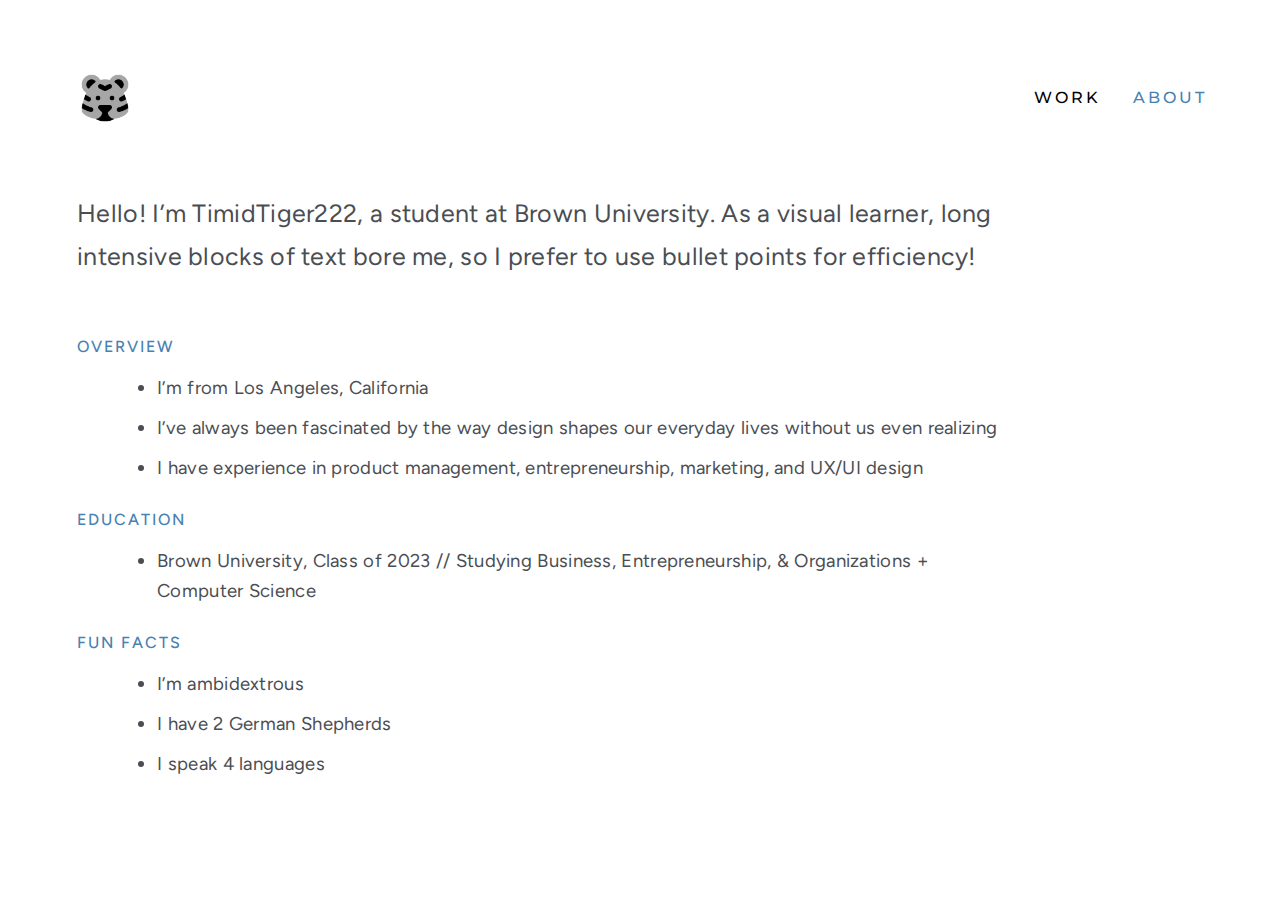
==== about.html @ f45fd2cc "3" ====
<!DOCTYPE html>
<html lang="en">
<!-- Website Template: https://www.w3schools.com/howto/howto_website_bootstrap.asp --> 
<head>
  <meta charset="utf-8">
  <meta name="viewport" content="width=device-width, initial-scale=1">
  <link rel="stylesheet" href="style.css">
  <title>CS1300 Portfolio</title>
</head>
<body>

  <div class="topnav">
    <img class="logo-image" src="./assets/tiger.png" alt="21 Choices store">
    <div class="topnav-wrap">
    <a href="./index.html">WORK</a>
    <a class="active" href="./about.html">ABOUT</a>
  </div>
</div>


<div class="container">
  <p>
    Hello! I’m TimidTiger222, a student at Brown University. 
    As a visual learner, long intensive blocks of text bore me, so I prefer to use bullet points for efficiency!</p> 
    <h5>OVERVIEW</h5>
    <ul>
        <li>I’m from Los Angeles, California</li>
        <li>I’ve always been fascinated by the way design shapes our everyday lives without us even realizing</li>
        <li>I have experience in product management, entrepreneurship, marketing, and UX/UI design</li>
    </ul>
    <h5>EDUCATION</h5>
    <ul>
        <li>Brown University, Class of 2023
            // Studying Business, Entrepreneurship, & Organizations + Computer Science</li>
    </ul>    
    <h5>FUN FACTS</h5>
    <ul>
        <li>I’m ambidextrous</li>
        <li>I have 2 German Shepherds</li>
        <li>I speak 4 languages</li>
    </ul>  
    <br></br>
</div>

</body>
</html>
---- style.css ----
@import url("https://fonts.googleapis.com/css?family=Montserrat:300,400,500,700,900");
@import url("https://fonts.googleapis.com/css?family=Figtree:300,400,500,700,900");

html {
	font-family: sans-serif;
	-webkit-text-size-adjust: 100%;
	-ms-text-size-adjust: 100%;
	-webkit-tap-highlight-color: rgba(0, 0, 0, 0);
  }
  
body {
	font-family: "Figtree", sans-serif;
  letter-spacing: 0.5px;
	line-height: 30px;
	text-align: left;
	background-color: #fff;
	font-weight: 400;
	color: #4a4e53;
  }

.h1, h1 {
  font-family: "Montserrat";
  font-size: 2.5rem;
  margin-top: 5rem;
  line-height: 40px;
  font-weight: 600;
}

.h2, h2 {
  font-size: 1.6rem;
  font-weight: 600;
  line-height: 30px;
  padding-top: 2rem;
  margin-bottom: 10px;
}

.h5, h5 {
  font-size: 1rem;
  font-weight: 500;
  line-height: 20px;
  letter-spacing: 2px;
  margin-bottom: 15px;
  color: rgb(71, 130, 178);
}

p {
	margin-top: 2px;
  margin-bottom: 60px;
  letter-spacing: 0.3px;
  font-size: 25px;
  line-height: 1.7;
  }

 li {
    margin-right: 5.4vw;
    margin-top: 10px;
    letter-spacing: 0.3px;
    font-size: 18.5px;
  }

.container {
  margin-left: 5.4vw;
  margin-right: 5.4vw;
	padding-right: 10vw;
  padding-top: 5vw;
}

.banner {
	padding-top:5rem;
	padding-bottom:50px;
	padding-left: 5rem;
	margin-bottom:50px;
	background-color:#eee;
	
}

.project-section-title-bar {
    margin-right:57rem;
    margin-left: 5rem;
    padding-bottom: 4px;
    background-color: rgb(71, 130, 178);
 }

 .header-image {
  padding-left: 2vw;
  padding-right: 2vw;
  padding-top: 2vw;
  display: flex;
	justify-content: center;
  width: 96%
 }

 .work-container {
  display: grid;
  grid-template-columns: 1fr 1fr;
  grid-template-rows: 1fr 1fr;
  padding-right: 5vw;
	padding-left: 5vw;
  padding-top: 2vw;
  grid-gap: 30px;
 }

 .about-container {
  display: grid;
  grid-template-columns: 1fr 1fr;
	padding-right: 13vw;
	padding-left: 13vw;
}


 .banner-image {
  display: flex;
	justify-content: center;
  width: 100%
 }
 
 .logo-image {
  display: flex;
  width: 5%
 }

 .ul, ul {
  padding-left: 5rem;
 }

 img:hover {
  transition-duration: 500ms;
  opacity: 0.5;
}


.topnav {
  margin-left: 5.4vw;
  margin-right: 5.4vw;
  margin-top: 70px;
  display: flex;
  -webkit-box-pack: justify;
  -webkit-justify-content: space-between;
  -ms-flex-pack: justify;
  justify-content: space-between;
  -webkit-box-align: center;
  -webkit-align-items: center;
  -ms-flex-align: center;
  align-items: center;
  -webkit-box-flex: 1;
  -webkit-flex: 1;
  -ms-flex: 1;
  flex: 1;
}

.topnav-wrap {
    display: flex;
    margin-right: -20px;
    -webkit-box-align: center;
    -webkit-align-items: center;
    -ms-flex-align: center;
    align-items: center;
}

.work-container a, a {
  padding: 0;
}

.topnav a, a  {
  font-family: "Montserrat";
  float: right;
  color: black;
  text-align: center;
  letter-spacing: 3px;
  padding: 1px 16px;
  text-decoration: none;
  font-size: 1rem;
  font-weight: 500;
  position: relative;
}

.topnav a.active {
  color: rgb(71, 130, 178);
  text-decoration:wavy;
}

.topnav a:hover {
  color: black;
}

.topnav a::before {
    content: "";
    position: absolute;
    display: block;
    width: 100%;
    height: 2px;
    bottom: 0;
    left: 0;
    background-color:black;
    transform: scaleX(0);
    transition: transform 0.3s ease;
}

.topnav a:hover::before {
  transform: scaleX(0.7);
}
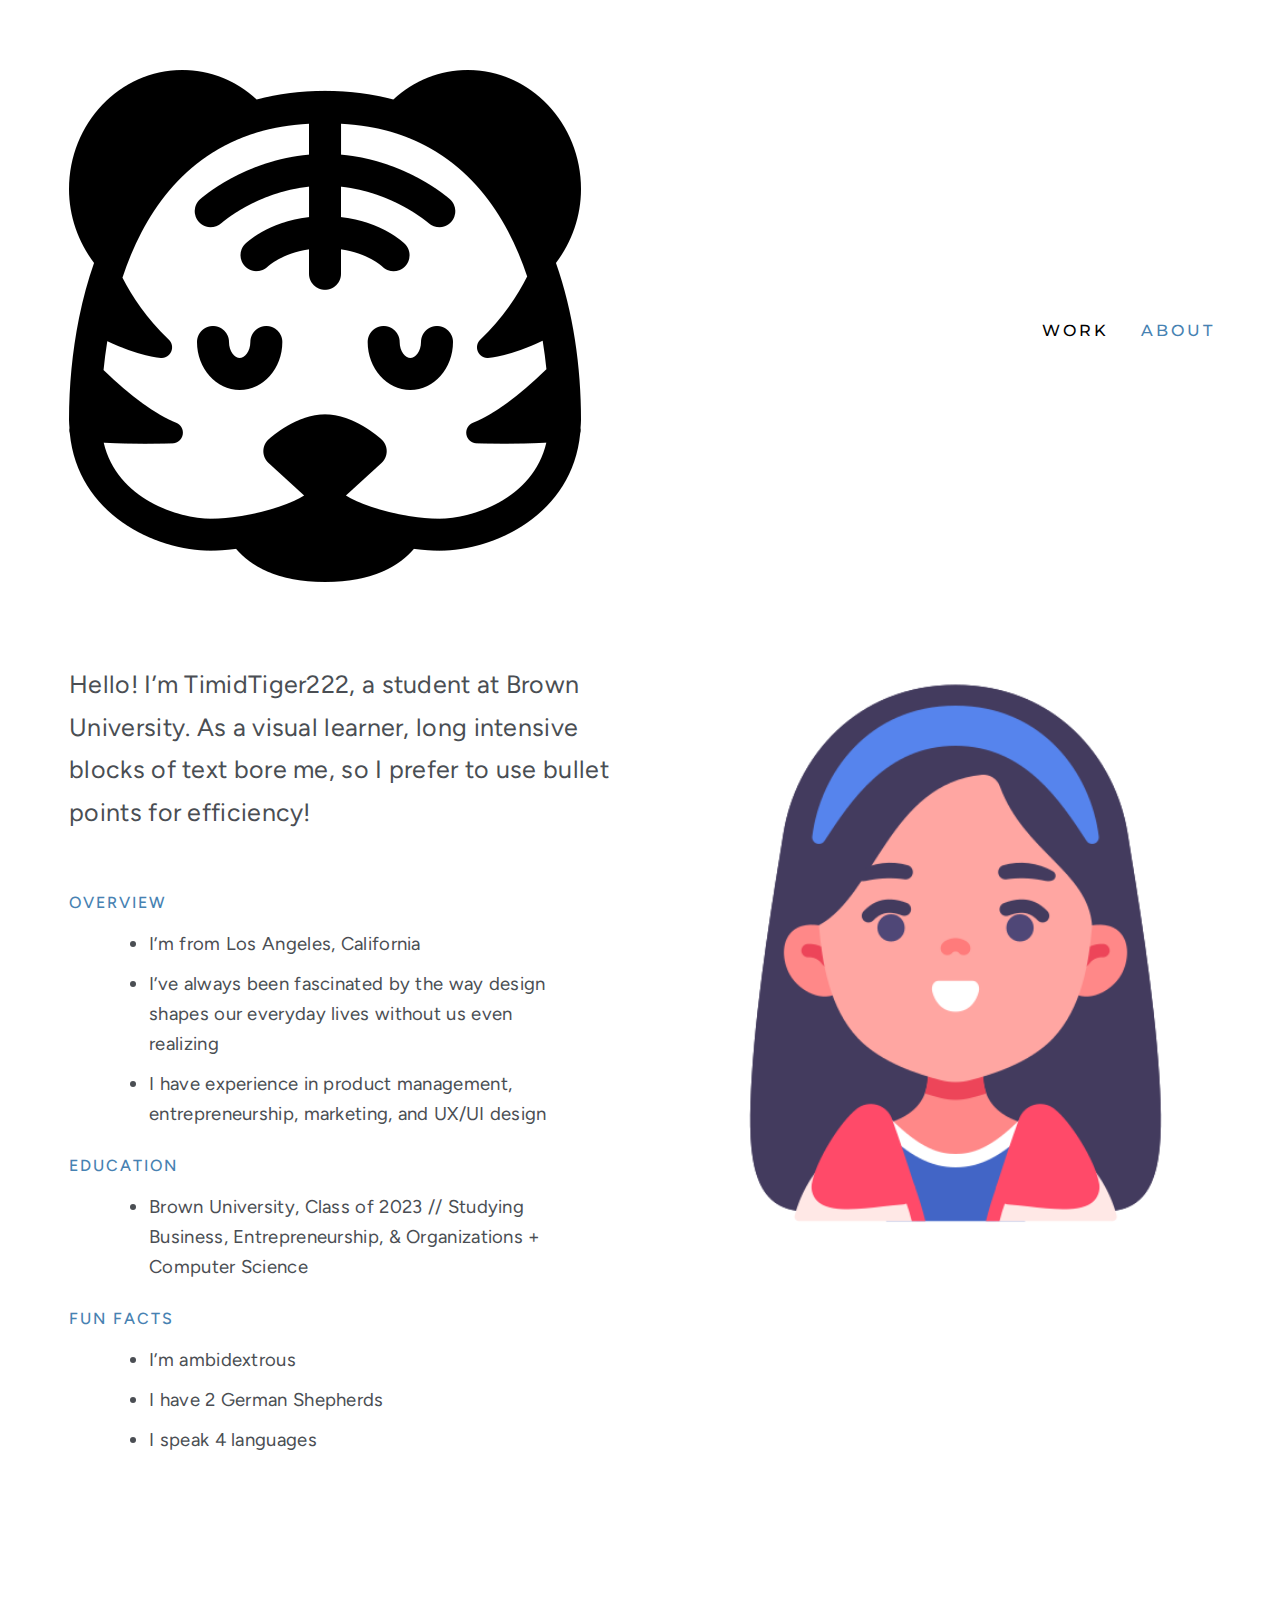
==== commit 142bca5b: "5" ====
--- a/about.html
+++ b/about.html
@@ -10,7 +10,11 @@
 <body>
 
   <div class="topnav">
-    <img class="logo-image" src="./assets/tiger.png" alt="21 Choices store">
+    <script src="https://scripts.sirv.com/sirvjs/v3/sirv.js"></script>
+<div class="figure">
+  <img class="Sirv image-main" src="assets/tiger.png">
+  <img class="Sirv image-hover" src="assets/tiger2.png">
+</div>
     <div class="topnav-wrap">
     <a href="./index.html">WORK</a>
     <a class="active" href="./about.html">ABOUT</a>
@@ -18,7 +22,8 @@
 </div>
 
 
-<div class="container">
+<div class="row">
+<div class="column">
   <p>
     Hello! I’m TimidTiger222, a student at Brown University. 
     As a visual learner, long intensive blocks of text bore me, so I prefer to use bullet points for efficiency!</p> 
@@ -39,8 +44,12 @@
         <li>I have 2 German Shepherds</li>
         <li>I speak 4 languages</li>
     </ul>  
+  </div>
+    <div class="column">
+      <img src="./assets/girl.png">
+    </div>
+  </div>
     <br></br>
-</div>
 
 </body>
 </html>
--- a/style.css
+++ b/style.css
@@ -96,17 +96,26 @@
   grid-template-rows: 1fr 1fr;
   padding-right: 5vw;
 	padding-left: 5vw;
-  padding-top: 2vw;
+  padding-top: 3vw;
   grid-gap: 30px;
  }
 
- .about-container {
-  display: grid;
-  grid-template-columns: 1fr 1fr;
-	padding-right: 13vw;
-	padding-left: 13vw;
-}
-
+.column {
+  float: left;
+  width: 50%;
+}
+
+.column img {
+  width: 100%;
+  margin-left: 30px;
+}
+
+.row {
+  padding: 5.4vw;
+  content: "";
+  display: table;
+  clear: both;
+}
 
  .banner-image {
   display: flex;
@@ -114,10 +123,23 @@
   width: 100%
  }
  
- .logo-image {
-  display: flex;
-  width: 5%
- }
+ .figure {
+  position: relative;
+  max-width: 60px;
+}
+.figure img.image-hover {
+  position: absolute;
+  top: 0;
+  right: 0;
+  left: 0;
+  bottom: 0;
+  object-fit: contain;
+  opacity: 0;
+  transition: opacity .2s;
+}
+.figure:hover img.image-hover {
+  opacity: 1;
+}
 
  .ul, ul {
   padding-left: 5rem;
@@ -198,4 +220,115 @@
 
 .topnav a:hover::before {
   transform: scaleX(0.7);
-}+}
+
+h6::before {  
+  transform: scaleX(0);
+  transform-origin: bottom right;
+}
+
+h6:hover::before {
+  transform: scaleX(1);
+  transform-origin: bottom left;
+}
+
+h6::before {
+  content: " ";
+  display: block;
+  position: absolute;
+  top: 0; right: 0; bottom: 0; left: 0;
+  inset: 0 0 0 0;
+  background: hsl(200 100% 80%);
+  z-index: -1;
+  transition: transform .3s ease;
+}
+
+h6 {
+  position: relative;
+  margin-top: 2px;
+  margin-bottom: 60px;
+  letter-spacing: 0.3px;
+  font-size: 25px;
+  line-height: 1.7;
+}
+
+html {
+  block-size: 100%;
+  inline-size: 100%;
+}
+
+body {
+  min-block-size: 100%;
+  min-inline-size: 100%;
+  margin: 0;
+  box-sizing: border-box;
+  display: grid;
+  place-content: center;
+}
+
+/*Sliding words: https://codepen.io/danaugrs/pen/YzyJmxq*/
+.sentence{
+  color: #4a4e53;
+  font-size: 25px;
+  text-align: left;
+  letter-spacing: 0.3px;
+  font-weight: 400;
+}
+
+.slidingVertical{
+	display: inline;
+	text-indent: 8px;
+}
+.slidingVertical span{
+	animation: topToBottom 7.5s linear infinite 0s;
+	-ms-animation: topToBottom 7.5s linear infinite 0s;
+	-webkit-animation: topToBottom 7.5s linear infinite 0s;
+	color: rgb(71, 130, 178);
+  font-weight: 700;
+	opacity: 0;
+	overflow: hidden;
+	position: absolute;
+}
+.slidingVertical span:nth-child(2){
+	animation-delay: 2.5s;
+	-ms-animation-delay: 2.5s;
+	-webkit-animation-delay: 2.5s;
+}
+.slidingVertical span:nth-child(3){
+	animation-delay: 5s;
+	-ms-animation-delay: 5s;
+	-webkit-animation-delay: 5s;
+}
+.slidingVertical span:nth-child(4){
+	animation-delay: 7.5s;
+	-ms-animation-delay: 7.5s;
+	-webkit-animation-delay: 7.5s;
+}
+
+@-moz-keyframes topToBottom{
+	0% { opacity: 0; }
+	5% { opacity: 0; -moz-transform: translateY(-50px); }
+	10% { opacity: 1; -moz-transform: translateY(0px); }
+	25% { opacity: 1; -moz-transform: translateY(0px); }
+	30% { opacity: 0; -moz-transform: translateY(50px); }
+	80% { opacity: 0; }
+	100% { opacity: 0; }
+}
+@-webkit-keyframes topToBottom{
+	0% { opacity: 0; }
+	5% { opacity: 0; -webkit-transform: translateY(-50px); }
+	10% { opacity: 1; -webkit-transform: translateY(0px); }
+	25% { opacity: 1; -webkit-transform: translateY(0px); }
+	30% { opacity: 0; -webkit-transform: translateY(50px); }
+	80% { opacity: 0; }
+	100% { opacity: 0; }
+}
+@-ms-keyframes topToBottom{
+	0% { opacity: 0; }
+	5% { opacity: 0; -ms-transform: translateY(-50px); }
+	10% { opacity: 1; -ms-transform: translateY(0px); }
+	25% { opacity: 1; -ms-transform: translateY(0px); }
+	30% { opacity: 0; -ms-transform: translateY(50px); }
+	80% { opacity: 0; }
+	100% { opacity: 0; }
+}
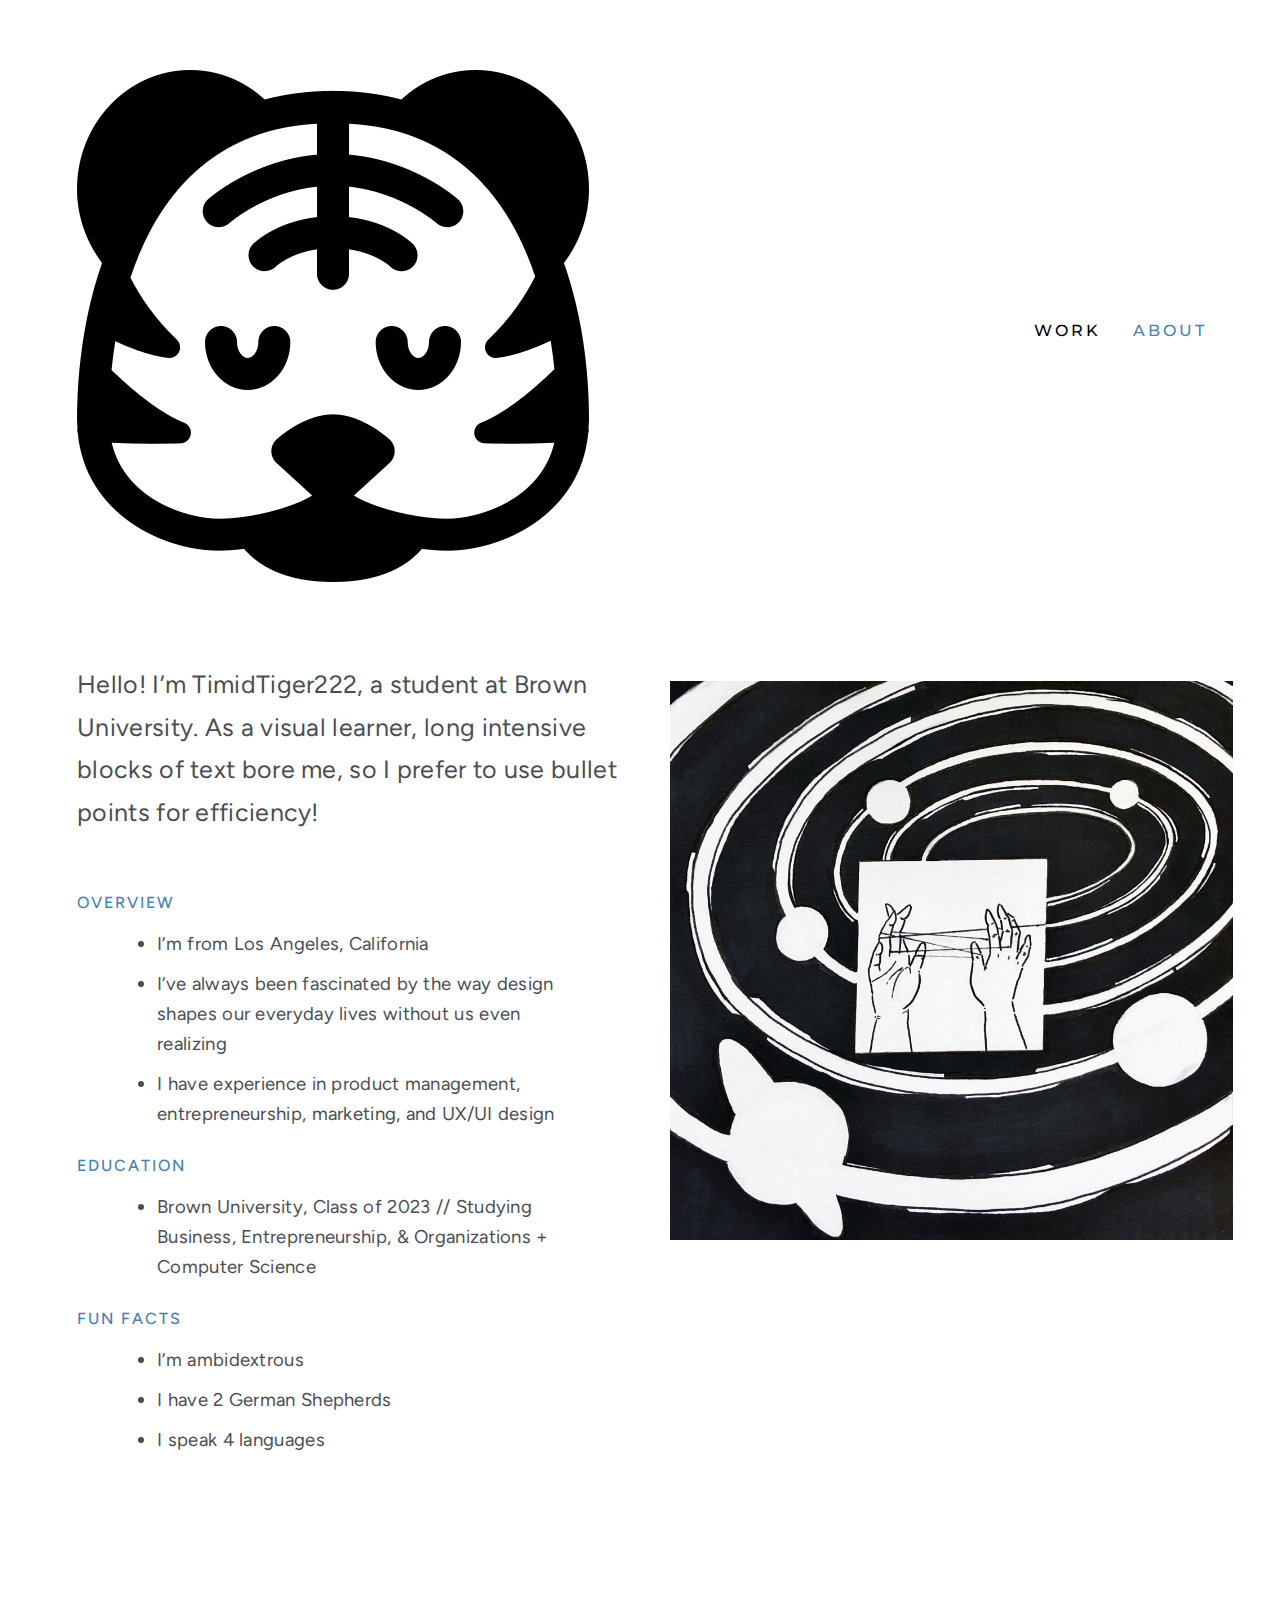
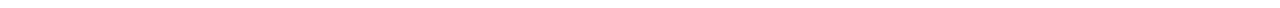
==== commit 544999c0: "6" ====
--- a/about.html
+++ b/about.html
@@ -46,7 +46,7 @@
     </ul>  
   </div>
     <div class="column">
-      <img src="./assets/girl.png">
+      <img src="./assets/profile.jpeg">
     </div>
   </div>
     <br></br>
--- a/style.css
+++ b/style.css
@@ -108,6 +108,11 @@
 .column img {
   width: 100%;
   margin-left: 30px;
+  padding-top:20px;
+}
+
+.column img:hover {
+  opacity: 1;
 }
 
 .row {
@@ -222,50 +227,6 @@
   transform: scaleX(0.7);
 }
 
-h6::before {  
-  transform: scaleX(0);
-  transform-origin: bottom right;
-}
-
-h6:hover::before {
-  transform: scaleX(1);
-  transform-origin: bottom left;
-}
-
-h6::before {
-  content: " ";
-  display: block;
-  position: absolute;
-  top: 0; right: 0; bottom: 0; left: 0;
-  inset: 0 0 0 0;
-  background: hsl(200 100% 80%);
-  z-index: -1;
-  transition: transform .3s ease;
-}
-
-h6 {
-  position: relative;
-  margin-top: 2px;
-  margin-bottom: 60px;
-  letter-spacing: 0.3px;
-  font-size: 25px;
-  line-height: 1.7;
-}
-
-html {
-  block-size: 100%;
-  inline-size: 100%;
-}
-
-body {
-  min-block-size: 100%;
-  min-inline-size: 100%;
-  margin: 0;
-  box-sizing: border-box;
-  display: grid;
-  place-content: center;
-}
-
 /*Sliding words: https://codepen.io/danaugrs/pen/YzyJmxq*/
 .sentence{
   color: #4a4e53;
